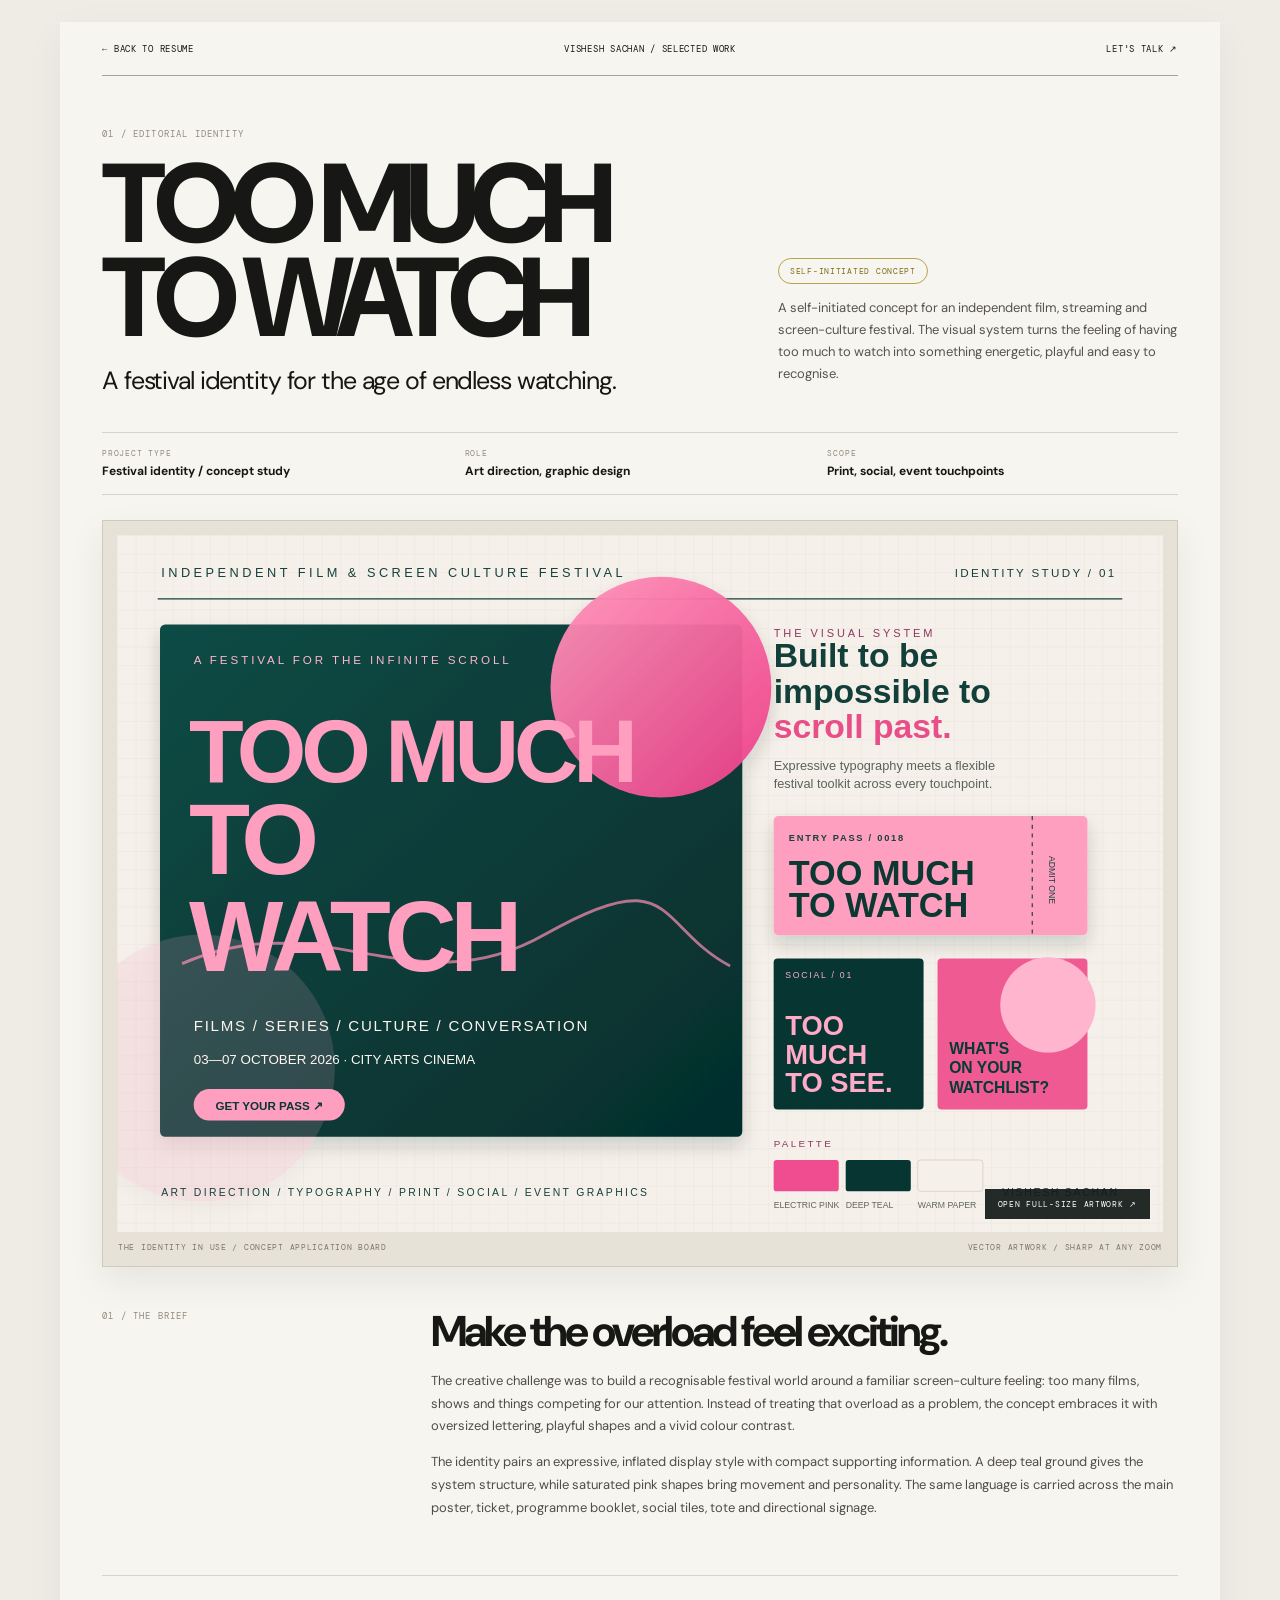
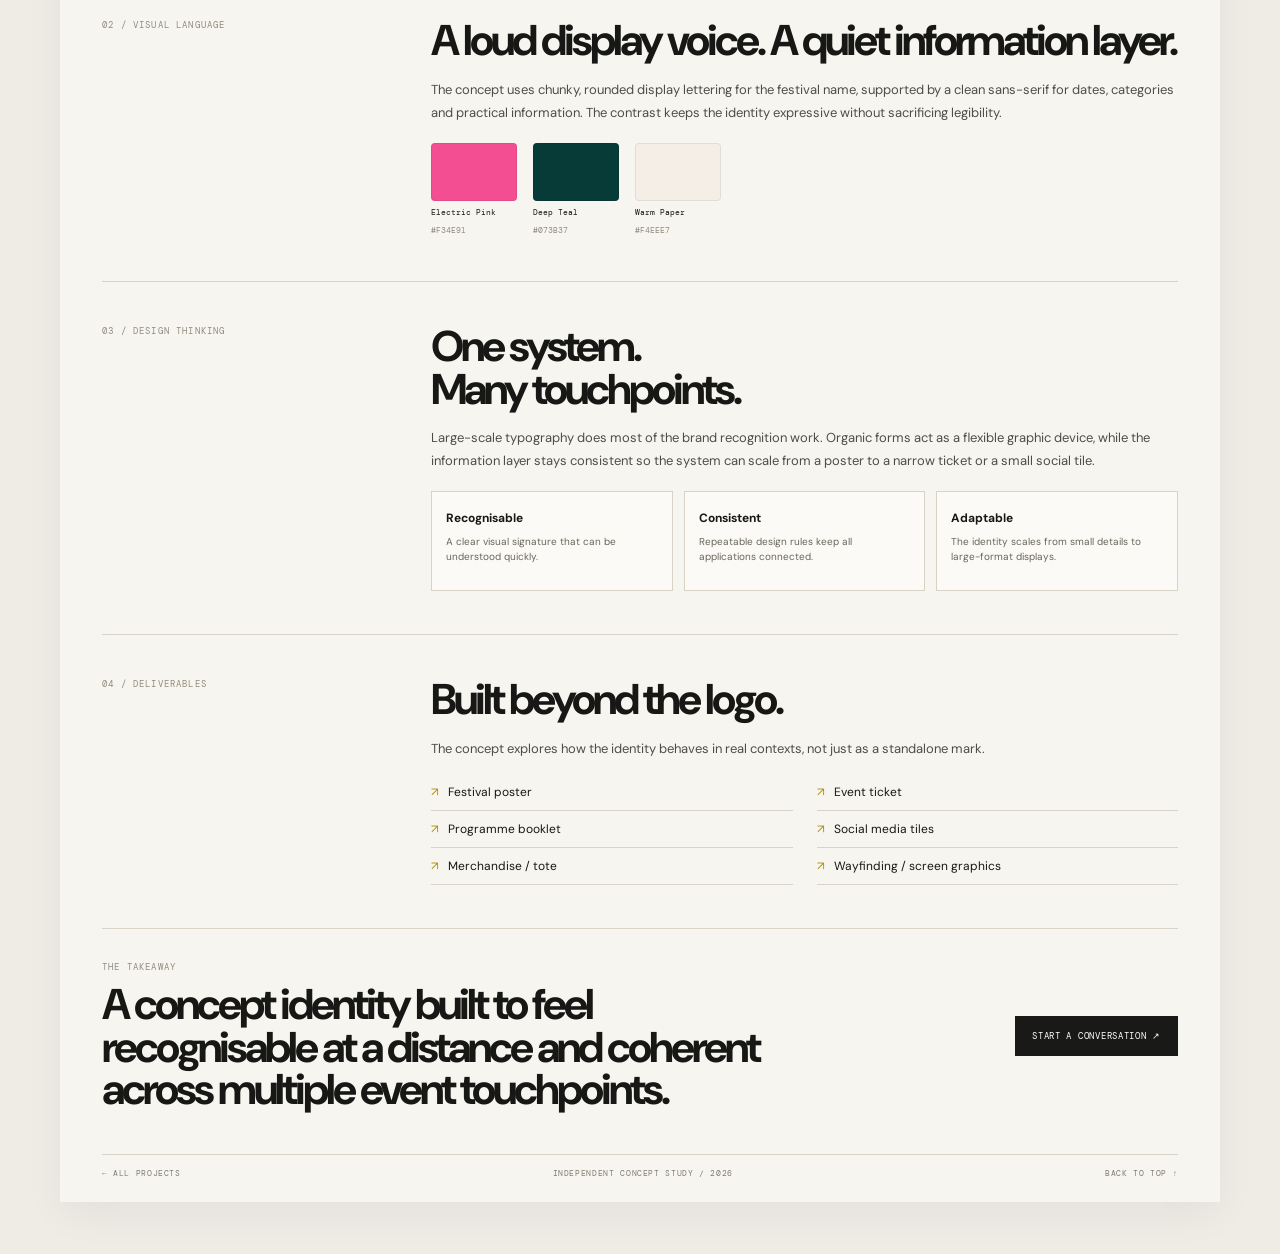
==== case-study-sharp.html @ dc2b7158 "Force sharp case-study assets with a fresh page and asset URLs" ====
<!doctype html>
<html lang="en">
<head>
<meta charset="utf-8"><meta name="viewport" content="width=device-width,initial-scale=1">
<meta name="description" content="Graphic design project case study by Vishesh Sachan.">
<title>Project Case Study — Vishesh Sachan</title>
<link rel="preconnect" href="https://fonts.googleapis.com">
<link rel="preconnect" href="https://fonts.gstatic.com" crossorigin>
<link href="https://fonts.googleapis.com/css2?family=DM+Mono:wght@400;500&family=DM+Sans:wght@400;500;600;700;800;900&family=Playfair+Display:ital,wght@0,500;1,500&display=swap" rel="stylesheet">
<link rel="stylesheet" href="./case-study-sharp.css?v=20261105">
</head>
<body>
<main class="case-shell">
<nav class="case-nav"><a href="./index.html#selected-work">← BACK TO RESUME</a><span>VISHESH SACHAN / SELECTED WORK</span><a href="./index.html#contact">LET'S TALK ↗</a></nav>
<header class="case-hero">
  <div><div class="eyebrow" id="eyebrow"></div><h1 id="project-title"></h1><p id="project-subtitle" class="subtitle"></p></div>
  <aside class="case-intro"><span class="concept-chip">SELF-INITIATED CONCEPT</span><p id="project-intro"></p></aside>
</header>
<dl class="project-meta"><div><dt>Project type</dt><dd id="meta-type"></dd></div><div><dt>Role</dt><dd id="meta-role"></dd></div><div><dt>Scope</dt><dd id="meta-scope"></dd></div></dl>
<figure class="hero-board"><a class="board-open" id="board-open" href="#" target="_blank" rel="noopener" aria-label="Open full-size vector artwork"><img id="board-image" src="" alt=""><span>OPEN FULL-SIZE ARTWORK ↗</span></a><figcaption><span id="board-caption"></span><span>VECTOR ARTWORK / SHARP AT ANY ZOOM</span></figcaption></figure>
<section class="case-section"><div class="section-label">01 / THE BRIEF</div><div><h2 id="brief-title"></h2><p id="brief-text"></p><p id="solution-text"></p></div></section>
<section class="case-section"><div class="section-label">02 / VISUAL LANGUAGE</div><div><h2 id="visual-title"></h2><p id="visual-text"></p><div id="palette" class="palette"></div></div></section>
<section class="case-section"><div class="section-label">03 / DESIGN THINKING</div><div><h2>One system.<br>Many touchpoints.</h2><p id="thinking-text"></p><div class="principles"><article><b>Recognisable</b><p>A clear visual signature that can be understood quickly.</p></article><article><b>Consistent</b><p>Repeatable design rules keep all applications connected.</p></article><article><b>Adaptable</b><p>The identity scales from small details to large-format displays.</p></article></div></div></section>
<section class="case-section"><div class="section-label">04 / DELIVERABLES</div><div><h2>Built beyond the logo.</h2><p>The concept explores how the identity behaves in real contexts, not just as a standalone mark.</p><ul id="deliverables" class="deliverables"></ul></div></section>
<section class="case-end"><div><div class="section-label">THE TAKEAWAY</div><h2 id="takeaway"></h2></div><a class="contact-button" href="mailto:vishsaco19@gmail.com?subject=Let's%20talk%20design">START A CONVERSATION ↗</a></section>
<footer class="case-footer"><a href="./index.html#selected-work">← ALL PROJECTS</a><span>INDEPENDENT CONCEPT STUDY / 2026</span><a href="./index.html#top">BACK TO TOP ↑</a></footer>
</main>
<script src="./case-study-sharp.js?v=20261105"></script>
</body></html>
---- case-study-sharp.css ----
:root{--paper:#f7f5ef;--ink:#171815;--muted:#716d64;--line:#d8d2c7;--mono:'DM Mono',monospace;--sans:'DM Sans',Arial,sans-serif;--display:'Playfair Display',Georgia,serif}
*{box-sizing:border-box}html{scroll-behavior:smooth}body{margin:0;background:#eeece5;color:var(--ink);font-family:var(--sans)}
.case-shell{width:min(1160px,calc(100% - 36px));margin:22px auto 52px;background:var(--paper);padding:0 42px 24px;box-shadow:0 12px 38px #0000000d}
.case-nav{display:flex;justify-content:space-between;align-items:center;gap:16px;min-height:54px;border-bottom:1px solid #a9a399;font:9px var(--mono);letter-spacing:.08em;text-transform:uppercase}
.case-nav a,.case-footer a{color:inherit;text-decoration:none;transition:color .2s}.case-nav a:hover,.case-footer a:hover{color:#a38100}
.case-hero{display:grid;grid-template-columns:1.2fr .8fr;gap:42px;align-items:end;padding:52px 0 34px}
.eyebrow,.section-label{font:9px var(--mono);color:#928b7d;letter-spacing:.13em;text-transform:uppercase}
.case-hero h1{font-size:clamp(62px,9vw,112px);line-height:.84;letter-spacing:-.09em;margin:17px 0 19px;font-weight:900;max-width:750px}
.subtitle{font-size:clamp(18px,2.2vw,25px);line-height:1.35;letter-spacing:-.045em;margin:0;max-width:650px}
.case-intro{max-width:400px;margin-left:auto;color:#56534c;font-size:13px;line-height:1.7}
.concept-chip{display:inline-block;border:1px solid #b9a34c;color:#806c18;padding:7px 11px;border-radius:24px;font:8px var(--mono);letter-spacing:.09em}
.project-meta{display:grid;grid-template-columns:repeat(3,1fr);gap:12px;border-top:1px solid var(--line);border-bottom:1px solid var(--line);padding:15px 0;margin:0 0 25px}
.project-meta div{display:grid;gap:5px}.project-meta dt{font:8px var(--mono);color:#938b7d;text-transform:uppercase;letter-spacing:.1em}.project-meta dd{font-size:12px;font-weight:700;margin:0}
.hero-board{margin:0;padding:12px;background:#e6e0d6;border:1px solid #d2ccbf;box-shadow:0 14px 35px #00000012}
.hero-board img{display:block;width:100%;height:auto;cursor:zoom-in}
.hero-board figcaption{display:flex;justify-content:space-between;gap:12px;padding:10px 1px 0;font:8px var(--mono);color:#7d766a;letter-spacing:.09em}
.case-section{display:grid;grid-template-columns:.55fr 1.45fr;gap:46px;padding:43px 0;border-bottom:1px solid var(--line)}
.case-section h2,.case-end h2{font-size:clamp(29px,4vw,43px);line-height:.99;letter-spacing:-.07em;margin:0 0 17px}
.case-section>div:nth-child(2)>p{font-size:13px;line-height:1.75;color:#504d46;margin:0 0 13px}
.palette{display:flex;flex-wrap:wrap;gap:16px;margin-top:19px}
.swatch{width:86px}.swatch i{height:58px;display:block;border:1px solid #00000012;border-radius:4px}.swatch b{display:block;font:8px var(--mono);margin-top:6px}.swatch small{font:8px var(--mono);color:#90897d}
.principles{display:grid;grid-template-columns:repeat(3,1fr);gap:11px;margin-top:18px}
.principles article{padding:14px;border:1px solid var(--line);background:#fbfaf6;min-height:100px}
.principles b{font-size:12px}.principles p{font-size:10px;line-height:1.5;color:#6a655b;margin:7px 0 0}
.deliverables{display:grid;grid-template-columns:repeat(2,1fr);gap:0 24px;list-style:none;padding:0;margin:14px 0 0}
.deliverables li{font-size:12px;padding:10px 0;border-bottom:1px solid var(--line)}
.deliverables li:before{content:"↗";color:#ad900d;margin-right:9px}
.case-end{display:flex;justify-content:space-between;align-items:center;gap:24px;padding:32px 0 0}
.case-end h2{max-width:690px;margin:10px 0 0}
.contact-button{flex:0 0 auto;background:#191a17;color:#fff;text-decoration:none;padding:14px 17px;font:9px var(--mono);letter-spacing:.08em;transition:background .2s,transform .2s}
.contact-button:hover{background:#aa8500;transform:translateY(-3px)}
.case-footer{display:flex;justify-content:space-between;gap:12px;margin-top:43px;padding-top:13px;border-top:1px solid var(--line);font:8px var(--mono);letter-spacing:.08em;color:#827c70}
@media(max-width:720px){.case-shell{width:calc(100% - 14px);margin:7px auto 24px;padding:0 18px 18px}.case-nav{font-size:7px;min-height:47px}.case-nav span{display:none}.case-hero{grid-template-columns:1fr;gap:19px;padding:36px 0 26px}.case-intro{margin:0}.project-meta{gap:8px}.project-meta dd{font-size:10px}.case-section{grid-template-columns:1fr;gap:14px;padding:31px 0}.principles{grid-template-columns:1fr}.principles article{min-height:0}.case-end{align-items:flex-start;flex-direction:column}.case-footer{font-size:7px}.deliverables{grid-template-columns:1fr 1fr}}
@media(prefers-reduced-motion:reduce){html{scroll-behavior:auto}}
@media print{body{background:#fff}.case-shell{width:100%;margin:0;box-shadow:none}.case-nav,.contact-button{display:none}.case-section{break-inside:avoid}}

/* Vector case-study artwork: preserve sharp edges and allow full-size viewing */
.hero-board{padding:14px;background:#e7e2d8;border:1px solid #d0cabe}
.board-open{display:block;position:relative;cursor:zoom-in;text-decoration:none;overflow:hidden;background:#f5f0e9}
.board-open img{display:block;width:100%;height:auto;max-width:100%;object-fit:contain;image-rendering:auto}
.board-open>span{position:absolute;right:13px;bottom:13px;background:#141b18ed;color:#fff;padding:10px 13px;font:8px var(--mono);letter-spacing:.09em;opacity:0;transform:translateY(5px);transition:opacity .25s,transform .25s}
.board-open:hover>span{opacity:1;transform:translateY(0)}
@media(max-width:720px){.board-open>span{opacity:1;transform:none;right:8px;bottom:8px;padding:7px 9px;font-size:7px}}

/* Crisp, cache-busted scalable artwork */
.hero-board{overflow:hidden}
.board-open{background:#f5f0e9}
.board-open img{display:block;width:100%;height:auto;max-width:none;object-fit:contain;filter:none;transform:none;backface-visibility:hidden}
.board-open:hover img{filter:none;transform:none}
.board-open:focus-visible{outline:3px solid #b49316;outline-offset:3px}
.board-open>span{opacity:1;transform:none}
@media(max-width:720px){.board-open>span{opacity:1;transform:none}}
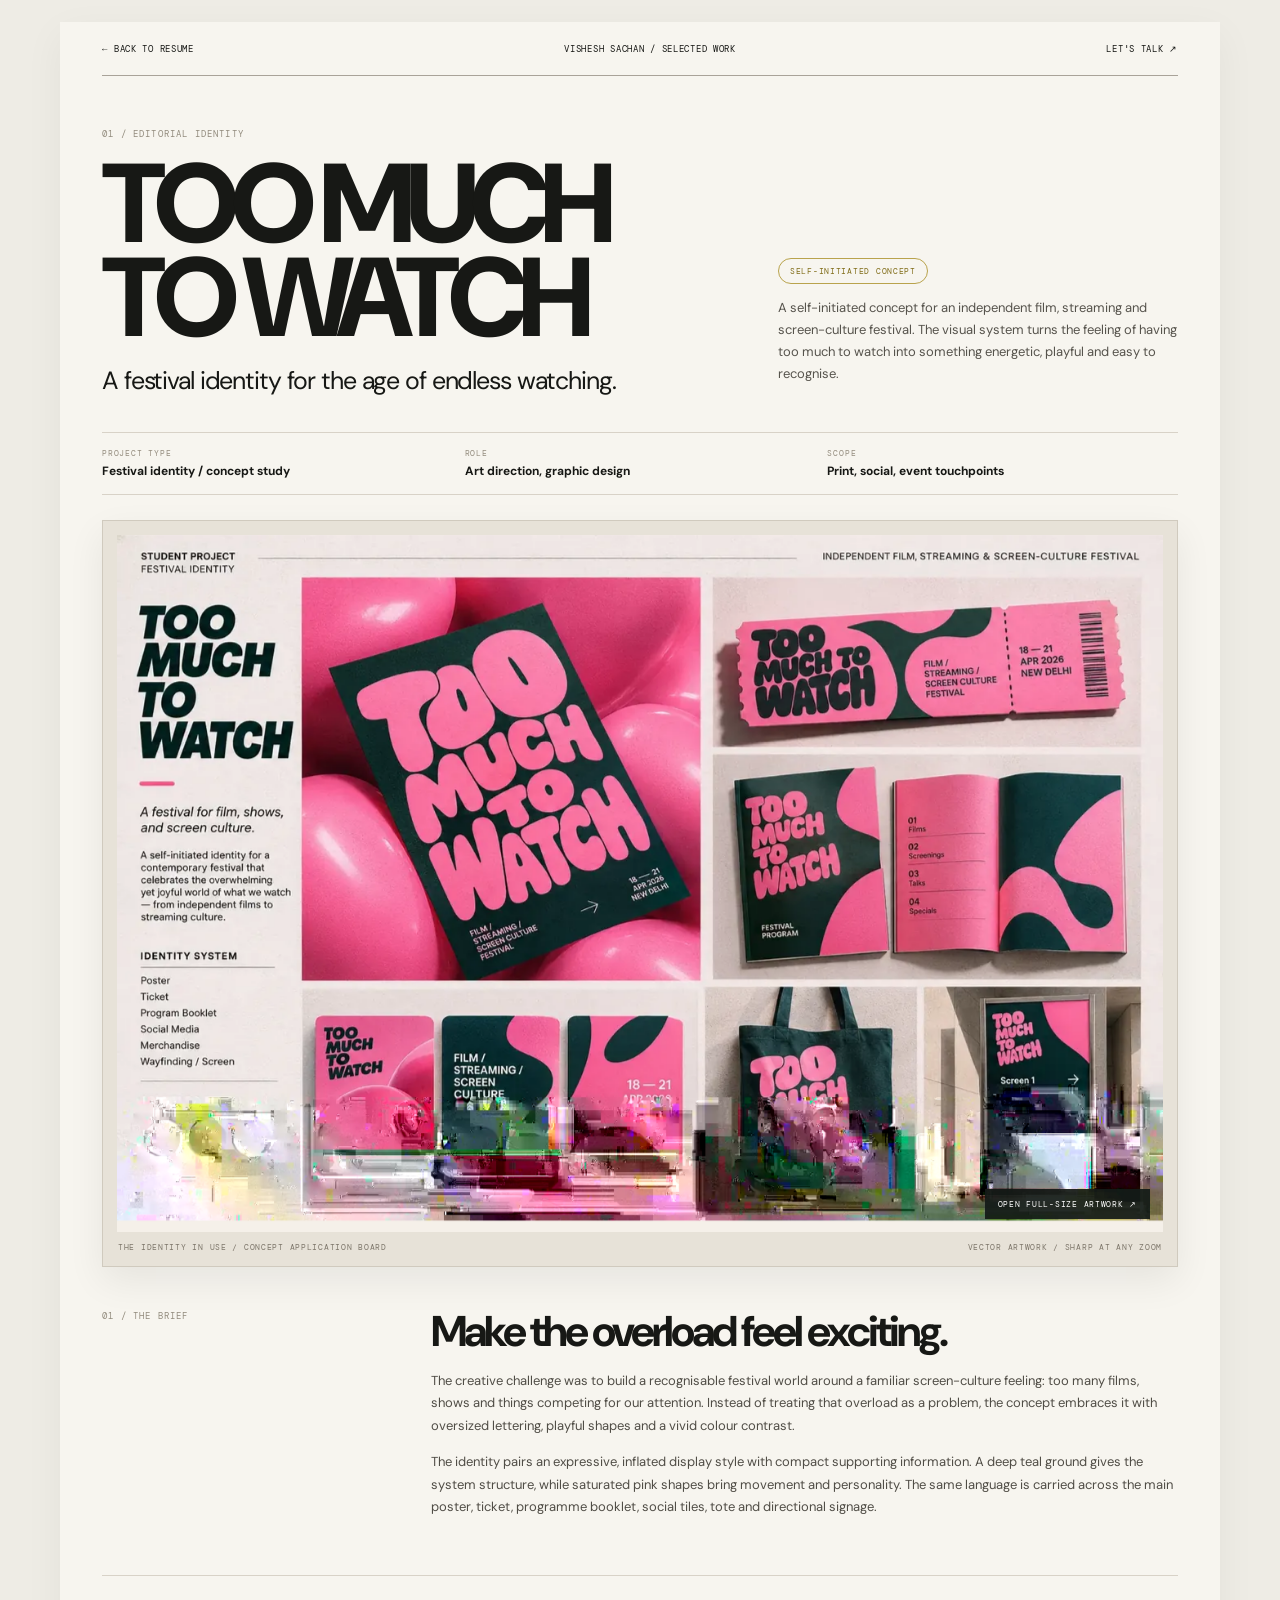
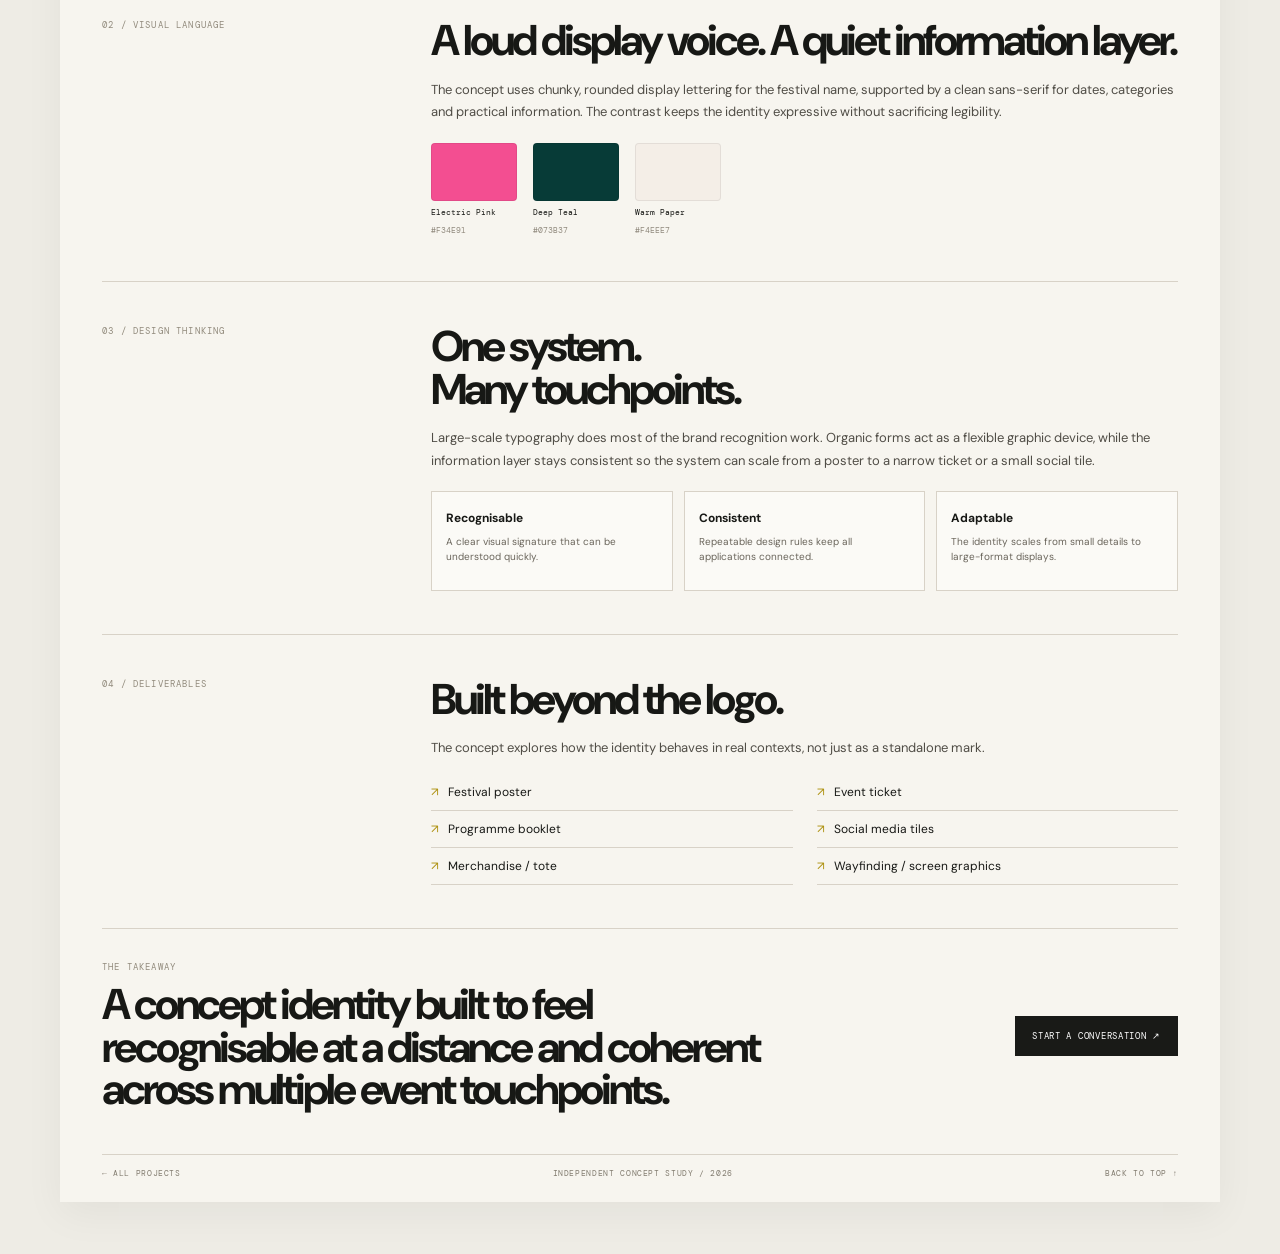
==== commit 1638c821: "Refresh the case-study script cache for original artwork" ====
--- a/case-study-sharp.html
+++ b/case-study-sharp.html
@@ -25,5 +25,5 @@
 <section class="case-end"><div><div class="section-label">THE TAKEAWAY</div><h2 id="takeaway"></h2></div><a class="contact-button" href="mailto:vishsaco19@gmail.com?subject=Let's%20talk%20design">START A CONVERSATION ↗</a></section>
 <footer class="case-footer"><a href="./index.html#selected-work">← ALL PROJECTS</a><span>INDEPENDENT CONCEPT STUDY / 2026</span><a href="./index.html#top">BACK TO TOP ↑</a></footer>
 </main>
-<script src="./case-study-sharp.js?v=20261105"></script>
+<script src="./case-study-sharp.js?v=20261105-original1"></script>
 </body></html>
